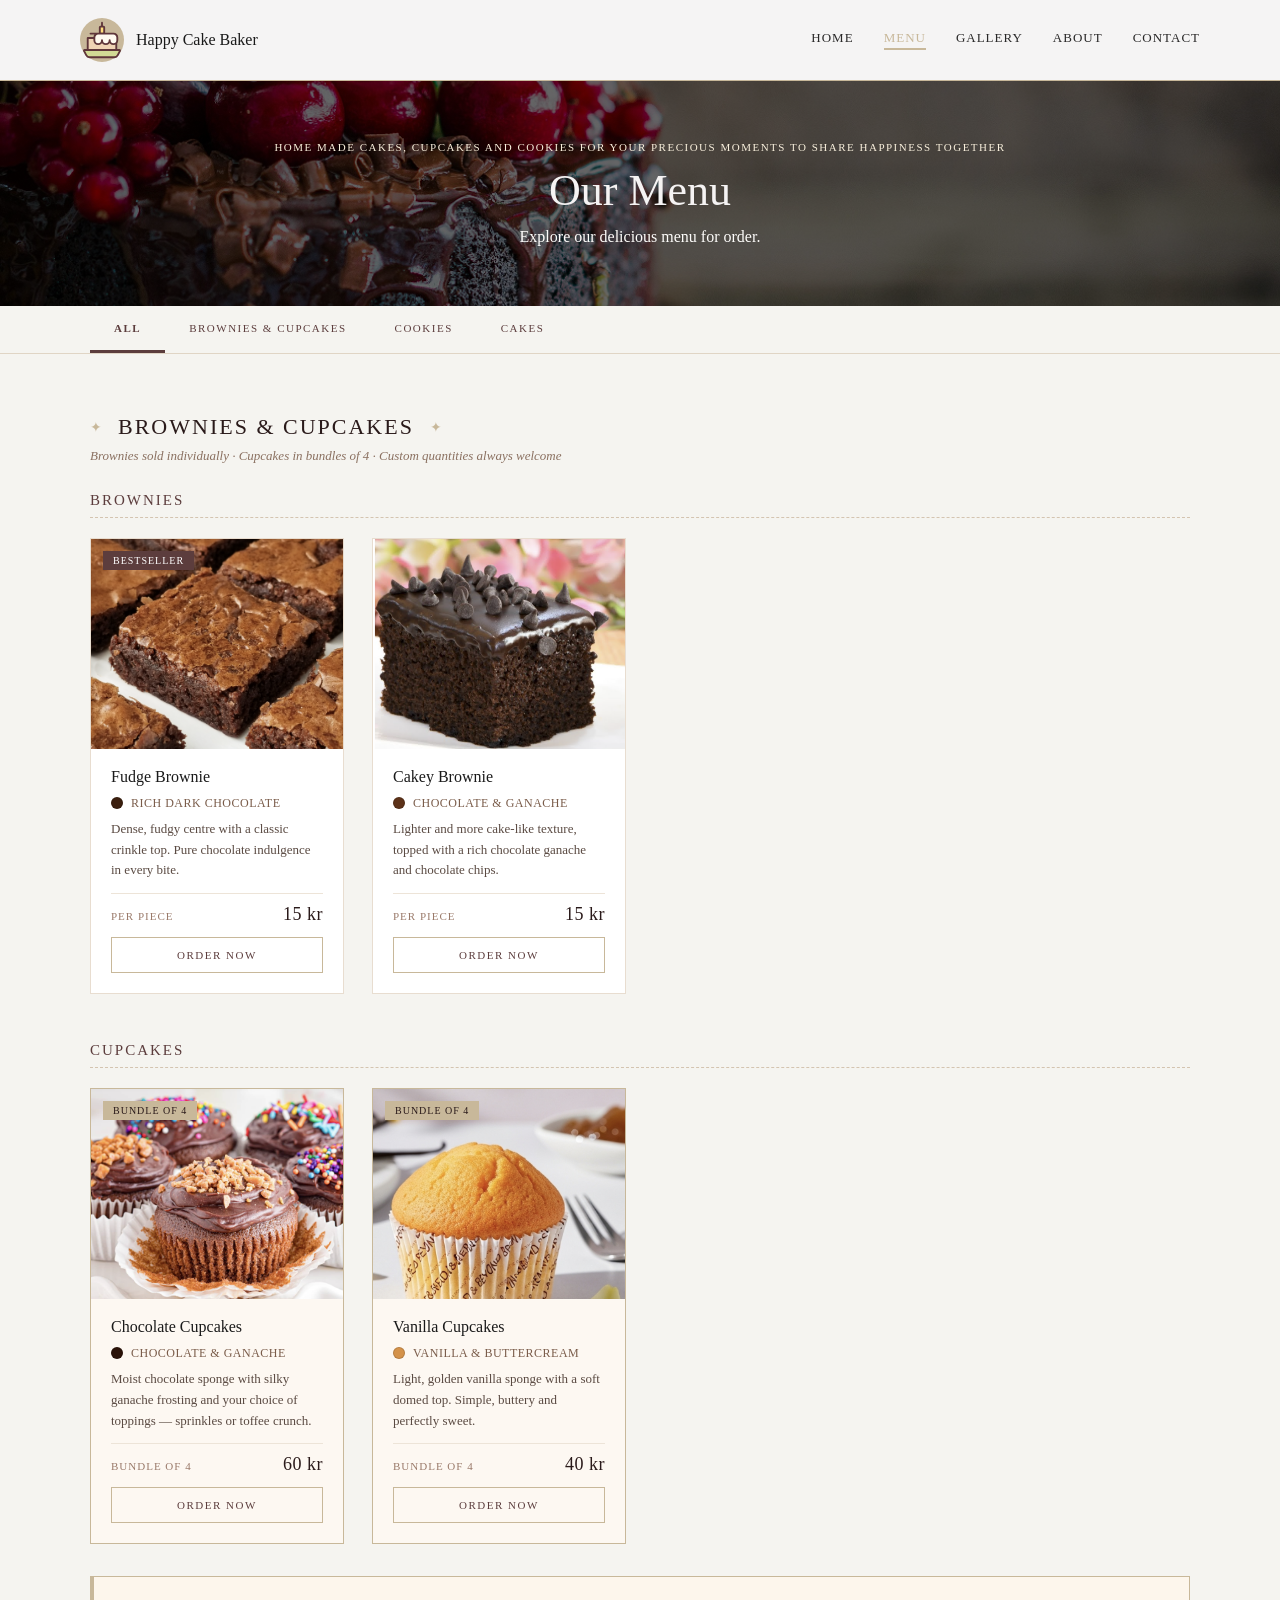
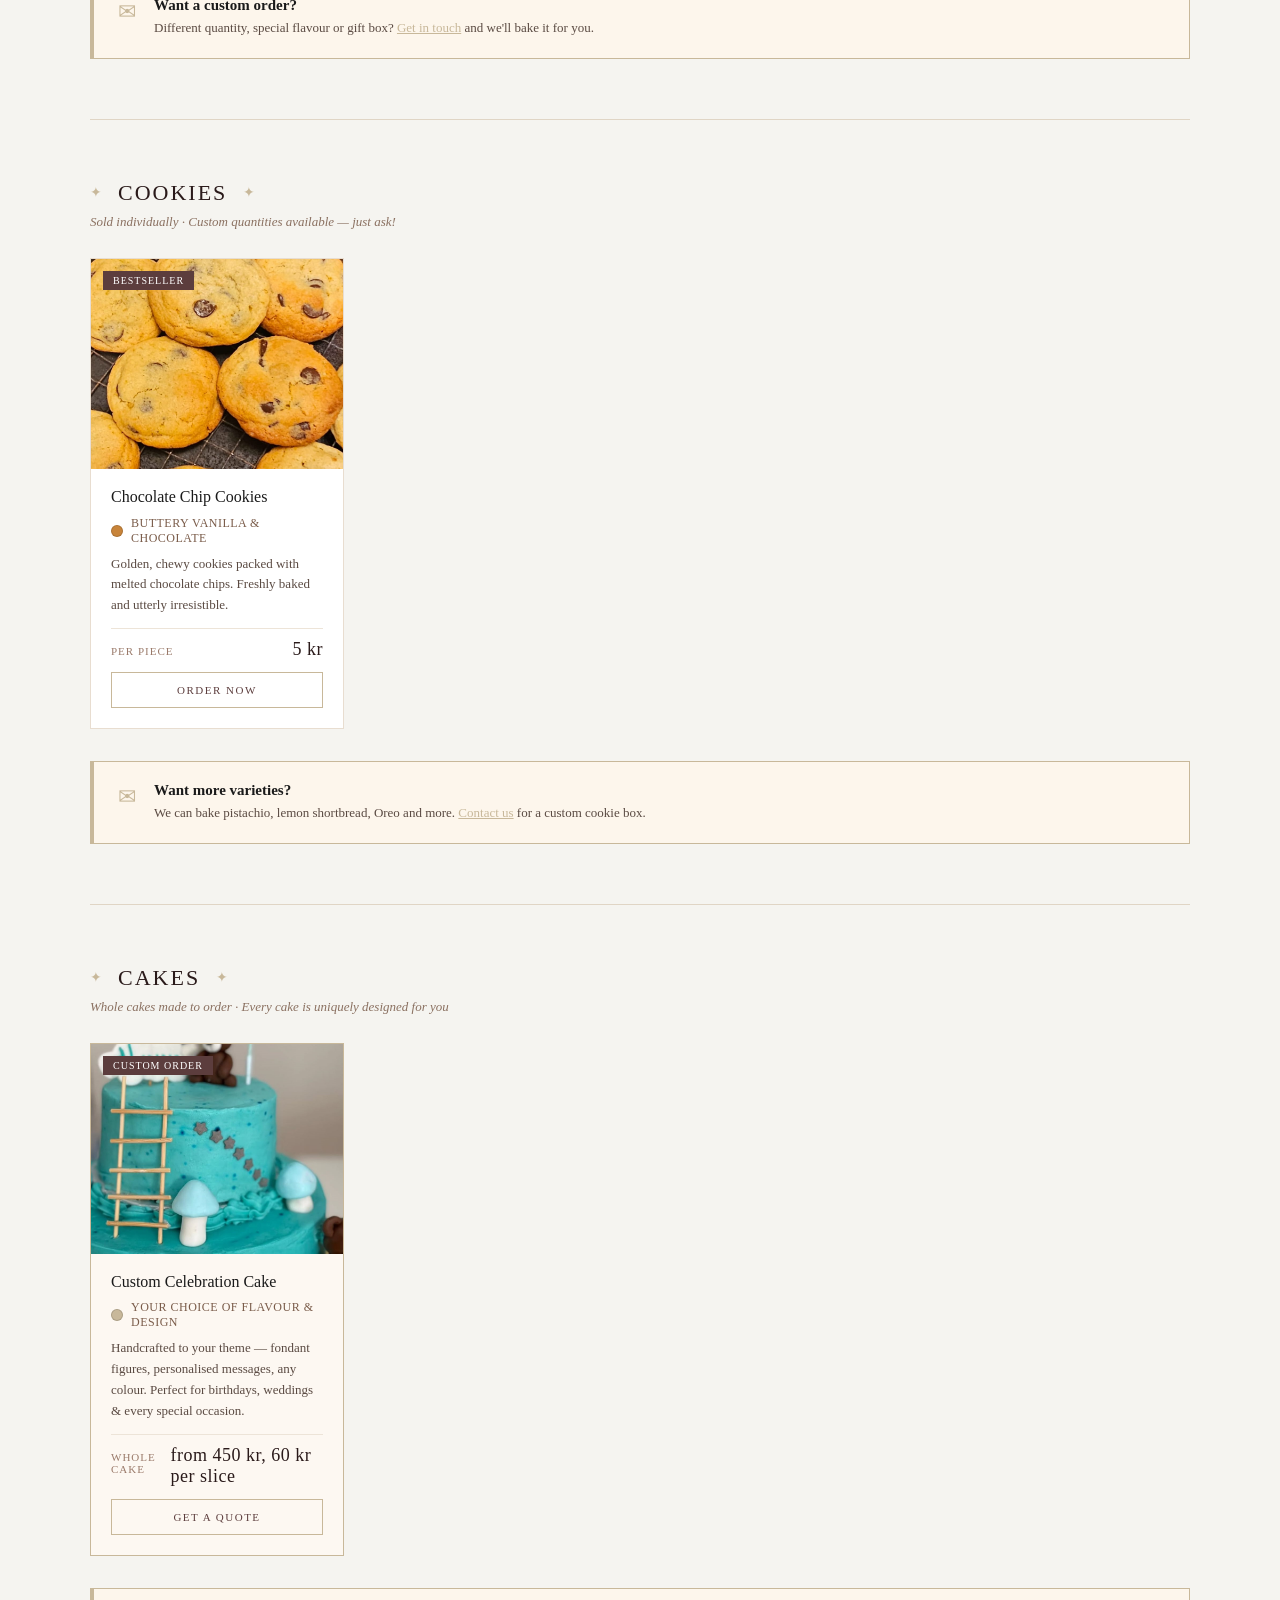
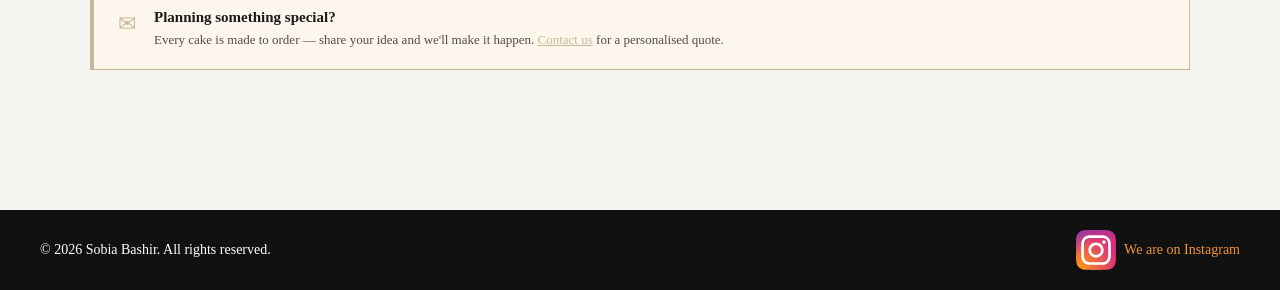
==== menu.html @ aaa32599 "added files to github Page" ====
<!DOCTYPE html>
<html lang="en">
<head>
  <meta charset="UTF-8" />
  <meta name="viewport" content="width=device-width, initial-scale=1.0" />
  <title>Happy Cake Baker – Menu</title>
  <link rel="stylesheet" href="stylesheetBake.css" />
  </head>
<body>

<!-- ------ HEADER ------>
<header class="site-header">
  <div class="nav-container">
    <div class="logo">
      <div class="logo-icon">
        <svg class="cake-icon" xmlns="http://www.w3.org/2000/svg" viewBox="0 0 64 64">
          <line x1="32" x2="32" y1="10.62" y2="4.42" fill="none" stroke="#5f363a" stroke-linecap="round" stroke-linejoin="round" stroke-width="3"></line>
          <path fill="#ffdd7d" stroke="#5f363a" stroke-linecap="round" stroke-linejoin="round" stroke-width="3" d="M29.5,10.62h5a1,1,0,0,1,1,1V21.79h-7V11.62A1,1,0,0,1,29.5,10.62Z"></path>
          <path fill="#efd3b4" stroke="#5f363a" stroke-linecap="round" stroke-linejoin="round" stroke-width="3" d="M9.16,28.74H54.84V49.8a4,4,0,0,1-4,4H13.16a4,4,0,0,1-4-4V28.74Z"></path>
          <path fill="#fffaf0" stroke="#5f363a" stroke-linecap="round" stroke-linejoin="round" stroke-width="3" d="M13.63,21.79H50.38a6.12,6.12,0,0,1,6.12,6.12v4.55a6.13,6.13,0,0,1-6.12,6.13 6.13,6.13,0,0,1-6.13-6.13 6.13,6.13,0,0,1-6.12,6.13 6.13,6.13,0,0,1-6.13-6.13 6.13,6.13,0,0,1-6.12,6.13 6.13,6.13,0,0,1-6.13-6.13V27.91a6.12,6.12,0,0,1,6.13-6.12Z"></path>
          <path fill="#d2da95" stroke="#5f363a" stroke-linecap="round" stroke-linejoin="round" stroke-width="3" d="M51.91,59.58H12.09a6,6,0,0,1-5.34-3.27L3.24,49.46A1,1,0,0,1,4.13,48H59.87a1,1,0,0,1,.89,1.45l-3.5,6.85A6,6,0,0,1,51.91,59.58Z"></path>
        </svg>
      </div>
      <div class="logo-text-wrapper">
        <span class="logo-text">Happy Cake Baker</span>
      </div>
    </div>
    <nav class="main-nav">
       <a href="index.html">Home</a>
       <a href="menu.html" class="nav-active">Menu</a>
       <a href="index.html#gallery">Gallery</a>
       <a href="index.html#about">About</a>
       <a href="index.html#contact">Contact</a>
    </nav>
   </div>
</header>

<!----------- HERO --------->
<section class="shop-hero">
  <div class="shop-hero-inner">
    <p class="shop-hero-sub">Home made cakes, cupcakes and cookies for your precious moments to share happiness together</p>
    <h1 class="shop-hero-title">Our Menu</h1>
    <p class="shop-hero-tagline">Explore our delicious menu for order.</p>
  </div>
</section>

<!------- FILTER ------->
<div class="filter-section">
  <input type="radio" name="filter" id="all" checked>
  <input type="radio" name="filter" id="treats">
  <input type="radio" name="filter" id="cookies">
  <input type="radio" name="filter" id="cakes">

  <div class="filter-bar-wrap">
    <div class="filter-bar">
      <label for="all"     class="filter-btn">All</label>
      <label for="treats"  class="filter-btn">Brownies &amp; Cupcakes</label>
      <label for="cookies" class="filter-btn">Cookies</label>
      <label for="cakes"   class="filter-btn">Cakes</label>
    </div>
  </div>

  <main class="shop-main">

    <!--------- BROWNIES & CUPCAKES ------------------>
    <div class="category-block treats-block">
      <div class="section-label">
        <span class="section-label-icon">✦</span>
        <span class="section-label-text">Brownies &amp; Cupcakes</span>
        <span class="section-label-icon">✦</span>
      </div>
      <p class="section-note">Brownies sold individually · Cupcakes in bundles of 4 · Custom quantities always welcome</p>

      <!--------- Brownies sub-heading --------------->
      <h2 class="sub-heading">Brownies</h2>
      <div class="product-grid">

        <!--------- Fudge Brownie ------>
        <div class="product-card">
          <div class="product-img-wrap">
            <img src="images/fudge.webp" alt="Fudge Brownie" class="product-img">
            <span class="product-badge">Bestseller</span>
          </div>
          <div class="product-info">
            <h3 class="product-name">Fudge Brownie</h3>
            <p class="product-taste">
              <span class="taste-dot" style="background:#3b1f0e;"></span>Rich Dark Chocolate
            </p>
            <p class="product-desc">Dense, fudgy centre with a classic crinkle top. Pure chocolate indulgence in every bite.</p>
            <div class="product-footer">
              <span class="product-qty">per piece</span>
              <span class="product-price">15 kr</span>
            </div>
            <a href="index.html#contact" class="order-btn">Order Now</a>
          </div>
        </div>

        <!-- Cakey Brownie -->
        <div class="product-card">
          <div class="product-img-wrap">
            <img src="images/cakybrowni.webp" alt="Cakey Brownie" class="product-img">
          </div>
          <div class="product-info">
            <h3 class="product-name">Cakey Brownie</h3>
            <p class="product-taste">
              <span class="taste-dot" style="background:#5c3118;"></span>Chocolate &amp; Ganache
            </p>
            <p class="product-desc">Lighter and more cake-like texture, topped with a rich chocolate ganache and chocolate chips.</p>
            <div class="product-footer">
              <span class="product-qty">per piece</span>
              <span class="product-price">15 kr</span>
            </div>
            <a href="index.html#contact" class="order-btn">Order Now</a>
          </div>
        </div>

      </div><!-- end of brownie grid -->

      <!-- Cupcakes sub-heading -->
      <h2 class="sub-heading" style="margin-top: 48px;">Cupcakes</h2>
      <div class="product-grid">

        <!-- Chocolate Cupcake -->
        <div class="product-card product-card--bundle">
          <div class="product-img-wrap">
            <img src="images/cupcakechocolate.webp" alt="Chocolate Cupcakes" class="product-img">
            <span class="product-badge badge--gold">Bundle of 4</span>
          </div>
          <div class="product-info">
            <h3 class="product-name">Chocolate Cupcakes</h3>
            <p class="product-taste">
              <span class="taste-dot" style="background:#2a1208;"></span>Chocolate &amp; Ganache
            </p>
            <p class="product-desc">Moist chocolate sponge with silky ganache frosting and your choice of toppings — sprinkles or toffee crunch.</p>
            <div class="product-footer">
              <span class="product-qty">bundle of 4</span>
              <span class="product-price">60 kr</span>
            </div>
            <a href="index.html#contact" class="order-btn">Order Now</a>
          </div>
        </div>

        <!-- Vanilla Cupcake -->
        <div class="product-card product-card--bundle">
          <div class="product-img-wrap">
            <img src="images/vanilacupcake.webp" alt="Vanilla Cupcakes" class="product-img">
            <span class="product-badge badge--gold">Bundle of 4</span>
          </div>
          <div class="product-info">
            <h3 class="product-name">Vanilla Cupcakes</h3>
            <p class="product-taste">
              <span class="taste-dot" style="background:#d4924a;"></span>Vanilla &amp; Buttercream
            </p>
            <p class="product-desc">Light, golden vanilla sponge with a soft domed top. Simple, buttery and perfectly sweet.</p>
            <div class="product-footer">
              <span class="product-qty">bundle of 4</span>
              <span class="product-price">40 kr</span>
            </div>
            <a href="index.html#contact" class="order-btn">Order Now</a>
          </div>
        </div>

      </div><!-- end of cupcake grid -->

      <div class="custom-order-banner">
        <span class="custom-icon">✉</span>
        <div>
          <strong>Want a custom order?</strong>
          <p>Different quantity, special flavour or gift box? <a href="index.html#contact">Get in touch</a> and we'll bake it for you.</p>
        </div>
      </div>
    </div><!-- end of treats-block -->


    <!--------- COOKIES----------->
    <div class="category-block cookie-block">
      <div class="section-label">
        <span class="section-label-icon">✦</span>
        <span class="section-label-text">Cookies</span>
        <span class="section-label-icon">✦</span>
      </div>
      <p class="section-note">Sold individually · Custom quantities available — just ask!</p>

      <div class="product-grid">

        <!-- Choc Chip Cookie -->
        <div class="product-card">
          <div class="product-img-wrap">
            <img src="images/chocochipcookies.webp" alt="Chocolate Chip Cookies" class="product-img">
            <span class="product-badge">Bestseller</span>
          </div>
          <div class="product-info">
            <h3 class="product-name">Chocolate Chip Cookies</h3>
            <p class="product-taste">
              <span class="taste-dot" style="background:#c8843a;"></span>Buttery Vanilla &amp; Chocolate
            </p>
            <p class="product-desc">Golden, chewy cookies packed with melted chocolate chips. Freshly baked and utterly irresistible.</p>
            <div class="product-footer">
              <span class="product-qty">per piece</span>
              <span class="product-price">5 kr</span>
            </div>
            <a href="index.html#contact" class="order-btn">Order Now</a>
          </div>
        </div>

      </div><!-- end of cookie grid -->

      <div class="custom-order-banner">
        <span class="custom-icon">✉</span>
        <div>
          <strong>Want more varieties?</strong>
          <p>We can bake pistachio, lemon shortbread, Oreo and more. <a href="index.html#contact">Contact us</a> for a custom cookie box.</p>
        </div>
      </div>
    </div><!-- end of cookie-block -->


    <!---------------CAKES---------------->
    <div class="category-block cake-block">
      <div class="section-label">
        <span class="section-label-icon">✦</span>
        <span class="section-label-text">Cakes</span>
        <span class="section-label-icon">✦</span>
      </div>
      <p class="section-note">Whole cakes made to order · Every cake is uniquely designed for you</p>

      <div class="product-grid">

        <!-- Custom Celebration Cake -->
        <div class="product-card product-card--bundle">
          <div class="product-img-wrap">
            <img src="images/customcake.webp" alt="Custom Celebration Cake" class="product-img">
            <span class="product-badge">Custom Order</span>
          </div>
          <div class="product-info">
            <h3 class="product-name">Custom Celebration Cake</h3>
            <p class="product-taste">
              <span class="taste-dot" style="background:#c8b89a;"></span>Your choice of flavour &amp; design
            </p>
            <p class="product-desc">Handcrafted to your theme — fondant figures, personalised messages, any colour. Perfect for birthdays, weddings &amp; every special occasion.</p>
            <div class="product-footer">
              <span class="product-qty">whole cake</span>
              <span class="product-price">from 450 kr, 60 kr per slice</span>
            </div>
            <a href="index.html#contact" class="order-btn">Get a Quote</a>
          </div>
        </div>

      </div><!-- end of cake grid -->

      <div class="custom-order-banner">
        <span class="custom-icon">✉</span>
        <div>
          <strong>Planning something special?</strong>
          <p>Every cake is made to order — share your idea and we'll make it happen. <a href="index.html#contact">Contact us</a> for a personalised quote.</p>
        </div>
      </div>
    </div><!-- end of cake-block -->

  </main>
</div><!-- end of filter-section -->

<!-- ══ FOOTER ══ -->
<footer class="BakerSiteFooter">
  <div class="footer-container">
    <p class="footer-copy">© 2026 Sobia Bashir. All rights reserved.</p>
    <div class="instagram-icon">
      <svg class="inst-icon" width="800px" height="800px" viewBox="0 0 3364.7 3364.7" xmlns="http://www.w3.org/2000/svg">
        <defs>
          <radialGradient id="ig0" cx="217.76" cy="3290.99" r="4271.92" gradientUnits="userSpaceOnUse">
            <stop offset=".09" stop-color="#fa8f21"/><stop offset=".78" stop-color="#d82d7e"/>
          </radialGradient>
          <radialGradient id="ig1" cx="2330.61" cy="3182.95" r="3759.33" gradientUnits="userSpaceOnUse">
            <stop offset=".64" stop-color="#8c3aaa" stop-opacity="0"/><stop offset="1" stop-color="#8c3aaa"/>
          </radialGradient>
        </defs>
        <path d="M853.2,3352.8c-200.1-9.1-308.8-42.4-381.1-70.6-95.8-37.3-164.1-81.7-236-153.5S119.7,2988.6,82.6,2892.8c-28.2-72.3-61.5-181-70.6-381.1C2,2295.4,0,2230.5,0,1682.5s2.2-612.8,11.9-829.3C21,653.1,54.5,544.6,82.5,472.1,119.8,376.3,164.3,308,236,236c71.8-71.8,140.1-116.4,236-153.5C544.3,54.3,653,21,853.1,11.9,1069.5,2,1134.5,0,1682.3,0c548,0,612.8,2.2,829.3,11.9,200.1,9.1,308.6,42.6,381.1,70.6,95.8,37.1,164.1,81.7,236,153.5s116.2,140.2,153.5,236c28.2,72.3,61.5,181,70.6,381.1,9.9,216.5,11.9,281.3,11.9,829.3,0,547.8-2,612.8-11.9,829.3-9.1,200.1-42.6,308.8-70.6,381.1-37.3,95.8-81.7,164.1-153.5,235.9s-140.2,116.2-236,153.5c-72.3,28.2-181,61.5-381.1,70.6-216.3,9.9-281.3,11.9-829.3,11.9-547.8,0-612.8-1.9-829.1-11.9" fill="url(#ig0)"/>
        <path d="M853.2,3352.8c-200.1-9.1-308.8-42.4-381.1-70.6-95.8-37.3-164.1-81.7-236-153.5S119.7,2988.6,82.6,2892.8c-28.2-72.3-61.5-181-70.6-381.1C2,2295.4,0,2230.5,0,1682.5s2.2-612.8,11.9-829.3C21,653.1,54.5,544.6,82.5,472.1,119.8,376.3,164.3,308,236,236c71.8-71.8,140.1-116.4,236-153.5C544.3,54.3,653,21,853.1,11.9,1069.5,2,1134.5,0,1682.3,0c548,0,612.8,2.2,829.3,11.9,200.1,9.1,308.6,42.6,381.1,70.6,95.8,37.1,164.1,81.7,236,153.5s116.2,140.2,153.5,236c28.2,72.3,61.5,181,70.6,381.1,9.9,216.5,11.9,281.3,11.9,829.3,0,547.8-2,612.8-11.9,829.3-9.1,200.1-42.6,308.8-70.6,381.1-37.3,95.8-81.7,164.1-153.5,235.9s-140.2,116.2-236,153.5c-72.3,28.2-181,61.5-381.1,70.6-216.3,9.9-281.3,11.9-829.3,11.9-547.8,0-612.8-1.9-829.1-11.9" fill="url(#ig1)"/>
        <path d="M1269.25,1689.52c0-230.11,186.49-416.7,416.6-416.7s416.7,186.59,416.7,416.7-186.59,416.7-416.7,416.7-416.6-186.59-416.6-416.7m-225.26,0c0,354.5,287.36,641.86,641.86,641.86s641.86-287.36,641.86-641.86-287.36-641.86-641.86-641.86S1044,1335,1044,1689.52m1159.13-667.31a150,150,0,1,0,150.06-149.94h-0.06a150.07,150.07,0,0,0-150,149.94M1180.85,2707c-121.87-5.55-188.11-25.85-232.13-43-58.36-22.72-100-49.78-143.78-93.5s-70.88-85.32-93.5-143.68c-17.16-44-37.46-110.26-43-232.13-6.06-131.76-7.27-171.34-7.27-505.15s1.31-373.28,7.27-505.15c5.55-121.87,26-188,43-232.13,22.72-58.36,49.78-100,93.5-143.78s85.32-70.88,143.78-93.5c44-17.16,110.26-37.46,232.13-43,131.76-6.06,171.34-7.27,505-7.27S2059.13,666,2191,672c121.87,5.55,188,26,232.13,43,58.36,22.62,100,49.78,143.78,93.5s70.78,85.42,93.5,143.78c17.16,44,37.46,110.26,43,232.13,6.06,131.87,7.27,171.34,7.27,505.15s-1.21,373.28-7.27,505.15c-5.55,121.87-25.95,188.11-43,232.13-22.72,58.36-49.78,100-93.5,143.68s-85.42,70.78-143.78,93.5c-44,17.16-110.26,37.46-232.13,43-131.76,6.06-171.34,7.27-505.15,7.27s-373.28-1.21-505-7.27M1170.5,447.09c-133.07,6.06-224,27.16-303.41,58.06-82.19,31.91-151.86,74.72-221.43,144.18S533.39,788.47,501.48,870.76c-30.9,79.46-52,170.34-58.06,303.41-6.16,133.28-7.57,175.89-7.57,515.35s1.41,382.07,7.57,515.35c6.06,133.08,27.16,223.95,58.06,303.41,31.91,82.19,74.62,152,144.18,221.43s139.14,112.18,221.43,144.18c79.56,30.9,170.34,52,303.41,58.06,133.35,6.06,175.89,7.57,515.35,7.57s382.07-1.41,515.35-7.57c133.08-6.06,223.95-27.16,303.41-58.06,82.19-32,151.86-74.72,221.43-144.18s112.18-139.24,144.18-221.43c30.9-79.46,52.1-170.34,58.06-303.41,6.06-133.38,7.47-175.89,7.47-515.35s-1.41-382.07-7.47-515.35c-6.06-133.08-27.16-224-58.06-303.41-32-82.19-74.72-151.86-144.18-221.43S2586.8,537.06,2504.71,505.15c-79.56-30.9-170.44-52.1-303.41-58.06C2068,441,2025.41,439.52,1686,439.52s-382.1,1.41-515.45,7.57" fill="#ffffff"/>
      </svg>
      <a href="https://www.instagram.com/happy.cakebaker" target="_blank">We are on Instagram</a>
    </div>
  </div>
</footer>

</body>
</html>
---- stylesheetBake.css ----
/* General */
body {
  background-color: #f5f4f0;
  color: #1a1a1a;
  font-family: Georgia, serif;
  font-size: 16px;
  margin: 0;
  padding: 0;
}

a {
  text-decoration: none;
  color: #1a1a1a;
}

/* Header */
.site-header {
  background-color: rgb(245, 244, 244);
  border-bottom: 1px solid #c8b89a;
  padding: 18px 80px;
}

.nav-container {
  display: flex;
  align-items: center;
  justify-content: space-between;
}

.logo {
  display: flex;
  align-items: center;
  gap: 12px;
}
.logo-text-wrapper {
  overflow: hidden;
  width: 150px; /* adjust as needed */
}
.logo-text {
  display: inline-block;
  white-space: nowrap;
  animation: moveText 12s linear infinite;
}
@keyframes moveText {
  0% {
    transform: translateX(100%);
  }
  100% {
    transform: translateX(-100%);
  }
}

.logo-icon {
  width: 44px;
  height: 44px;
  border-radius: 50%;
  background-color: #c8b89a;
  display: flex;
  align-items: center;
  justify-content: center;
  font-size: 20px;
}
.logo-icon :hover {
  transform: scale(1.1) rotate(3deg);
  transition: 0.3s;
}

.cake-icon {
  width: 40px;
  animation: bounce 2s infinite;
}
@keyframes bounce {
  0%, 100% { transform: translateY(0); }
  50% { transform: translateY(-5px); }
}

.main-nav {
  display: flex;
  gap: 30px;
}

.main-nav a {
  font-size: 13px;
  color: #292828;
  text-transform: uppercase;
  letter-spacing: 1px;
}

.main-nav a:hover {
  color: #c8b89a;
}

.hero {
  position: relative;
  display: flex;
  align-items: center;
  justify-content: flex-end;
  text-align: right;

  min-height: 480px;
  padding: 80px;

  background: url("images/wallcake.jpg") center/cover no-repeat;
  color: white;
}

/* Optional overlay for better text visibility */
.hero::before {
  content: "";
  position: absolute;
  inset: 0;
  background: rgba(0, 0, 0, 0.5);
  z-index: 0;
}

/*It make sure all the content stays above overlay */
.hero-content {
  position: relative;
  z-index: 1;
  display: flex;
  flex-direction: column;
  align-items: flex-end;
  max-width: 600px;
}

.hero h1 {
  color:  #ffffff;
}

.hero-tagline {
  color: #eee;
}

.hero-welcome {
  color: #c8b89a;
}

.hero-buttons {
  display: flex;
  gap: 16px;
}

.btn-primary {
  display: inline-block;
  padding: 13px 36px;
  background-color: #5c3d3d;
  color: #ffffff;
  font-size: 14px;
  letter-spacing: 1px;
  transition: background-color 0.3s ease, color 0.3s ease;
  border: 1px solid #5c3d3d;
}

.btn-primary:hover {
  background-color: #c8b89a;
  color: #ffffff;
  border-color: #c8b89a;
}

/* footer */
.BakerSiteFooter {
  background-color: #111;
  color: #fff;
  padding: 20px 0;
}

.footer-container {
  max-width: 1200px;
  margin: 0 auto;
  display: flex;
  align-items: center;
  justify-content: space-between;
  gap: 16px;
  padding: 0 20px;
}

.footer-copy {
  font-size: 14px;
  margin: 0;          
  white-space: nowrap;
}

.instagram-icon {
  display: flex;
  align-items: center;
  gap: 8px;
  margin: 0;          
}

.inst-icon {
  width: 40px;
  height: 40px;
  cursor: pointer;
  transition: transform 0.3s ease;
  display: block;    
}

.inst-icon:hover {
  transform: scale(1.1);
}

.instagram-icon a {
  color: #f09433;
  text-decoration: none;
  font-size: 14px;
  margin: 0;          
}

.instagram-icon a:hover {
  text-decoration: underline;
}

/* ── Shared heading helpers ── */
.section-tag {
  display: inline-block;
  font-size: 11px;
  letter-spacing: 2px;
  text-transform: uppercase;
  color: #c8b89a;
  margin-bottom: 10px;
  font-family: Georgia, serif;
}
 
.section-header {
  text-align: center;
  max-width: 560px;
  margin: 0 auto 48px;
}
.section-header h2 {
  font-family: Georgia, serif;
  font-size: 32px;
  font-weight: normal;
  color: #1a1a1a;
  margin: 0 0 12px;
}
.section-sub {
  font-size: 15px;
  color: #7a6a5a;
  margin: 0;
  line-height: 1.6;
}
 
/* ══════════════════════════════════
   PILLARS — three value props
══════════════════════════════════ */
.pillars-section {
  background-color: #ffffff;
  border-top: 1px solid #e8ddd0;
  border-bottom: 1px solid #e8ddd0;
  padding: 64px 80px;
}
.pillars-inner {
  max-width: 1000px;
  margin: 0 auto;
  display: grid;
  grid-template-columns: repeat(3, 1fr);
  gap: 48px;
}
.pillar {
  text-align: center;
}
.pillar-icon {
  font-size: 20px;
  color: #c8b89a;
  margin-bottom: 16px;
}
.pillar h3 {
  font-family: Georgia, serif;
  font-size: 17px;
  font-weight: normal;
  color: #1a1a1a;
  margin: 0 0 10px;
  letter-spacing: 0.5px;
}
.pillar p {
  font-size: 14px;
  color: #6a5a4a;
  line-height: 1.7;
  margin: 0;
}
 
/* ══════════════════════════════════
   GALLERY
══════════════════════════════════ */
.gallery-section {
  background-color: #f5f4f0;
  padding: 80px 80px 64px;
}
 
.gallery-grid {
  max-width: 1100px;
  margin: 0 auto 40px;
  display: grid;
  grid-template-columns: repeat(3, 1fr);
  grid-template-rows: auto auto;
  gap: 14px;
}
 
/* First item spans 2 rows — taller feature image */
.gallery-item--tall {
  grid-row: span 2;
}
 
.gallery-item {
  position: relative;
  overflow: hidden;
  background-color: #e0d5c5;
}
.gallery-item--tall {
  min-height: 420px;
}
.gallery-item:not(.gallery-item--tall) {
  height: 200px;
}
 
.gallery-img {
  width: 100%;
  height: 100%;
  object-fit: cover;
  display: block;
  transition: transform 0.4s ease;
}
.gallery-item:hover .gallery-img {
  transform: scale(1.06);
}
 
.gallery-overlay {
  position: absolute;
  inset: 0;
  background: rgba(26, 10, 4, 0.45);
  display: flex;
  align-items: flex-end;
  padding: 16px 18px;
  opacity: 0;
  transition: opacity 0.3s ease;
}
.gallery-item:hover .gallery-overlay {
  opacity: 1;
}
.gallery-overlay span {
  color: #f5f0e8;
  font-family: Georgia, serif;
  font-size: 13px;
  letter-spacing: 1px;
  text-transform: uppercase;
}
 
.gallery-cta {
  text-align: center;
}
 
/* ══════════════════════════════════
   ABOUT
══════════════════════════════════ */
.about-section {
  background-color: #ffffff;
  padding: 90px 80px;
  border-top: 1px solid #e8ddd0;
}
.about-inner {
  max-width: 1060px;
  margin: 0 auto;
  display: grid;
  grid-template-columns: 1fr 1fr;
  gap: 72px;
  align-items: center;
}
 
/* Image side */
.about-img-wrap {
  position: relative;
}
.about-img {
  width: 100%;
  aspect-ratio: 4 / 5;
  object-fit: cover;
  display: block;
}
.about-img-badge {
  position: absolute;
  bottom: -20px;
  right: -20px;
  width: 100px;
  height: 100px;
  border-radius: 50%;
  background-color: #c8b89a;
  display: flex;
  flex-direction: column;
  align-items: center;
  justify-content: center;
  border: 4px solid #ffffff;
}
.badge-number {
  font-family: Georgia, serif;
  font-size: 20px;
  color: #2a1a1a;
  line-height: 1;
}
.badge-label {
  font-size: 9px;
  text-transform: uppercase;
  letter-spacing: 1px;
  color: #2a1a1a;
  margin-top: 3px;
}
 
/* Text side */
.about-text .section-tag {
  display: block;
  margin-bottom: 8px;
}
.about-text h2 {
  font-family: Georgia, serif;
  font-size: 34px;
  font-weight: normal;
  color: #1a1a1a;
  margin: 0 0 20px;
}
.about-lead {
  font-size: 16px;
  color: #3a2a20;
  line-height: 1.7;
  margin: 0 0 16px;
  font-style: italic;
}
.about-text p {
  font-size: 14px;
  color: #5a4a42;
  line-height: 1.8;
  margin: 0 0 14px;
}
 
/* Value list */
.about-values {
  margin-top: 28px;
  display: flex;
  flex-direction: column;
  gap: 18px;
}
.about-value {
  display: flex;
  align-items: flex-start;
  gap: 14px;
}
.value-dot {
  width: 10px;
  height: 10px;
  border-radius: 50%;
  background-color: #c8b89a;
  flex-shrink: 0;
  margin-top: 5px;
}
.about-value strong {
  display: block;
  font-family: Georgia, serif;
  font-size: 14px;
  color: #1a1a1a;
  margin-bottom: 2px;
  font-weight: normal;
  letter-spacing: 0.3px;
}
.about-value p {
  font-size: 13px;
  color: #6a5a50;
  line-height: 1.6;
  margin: 0;
}
 
/* ══════════════════════════════════
   CONTACT
══════════════════════════════════ */
.contact-section {
  background-color: #f5f4f0;
  padding: 90px 80px;
  border-top: 1px solid #e8ddd0;
}
.contact-inner {
  max-width: 1060px;
  margin: 0 auto;
  display: grid;
  grid-template-columns: 1fr 1fr;
  gap: 72px;
  align-items: start;
}
 
/* Info side */
.contact-info .section-tag {
  display: block;
  margin-bottom: 8px;
}
.contact-info h2 {
  font-family: Georgia, serif;
  font-size: 30px;
  font-weight: normal;
  color: #1a1a1a;
  margin: 0 0 16px;
  line-height: 1.3;
}
.contact-lead {
  font-size: 14px;
  color: #5a4a42;
  line-height: 1.8;
  margin: 0 0 36px;
}
.contact-methods {
  display: flex;
  flex-direction: column;
  gap: 22px;
}
.contact-method {
  display: flex;
  align-items: flex-start;
  gap: 14px;
}
.contact-icon {
  display: flex;
  align-items: flex-start;
  flex-shrink: 0;
  margin-top: 2px;
  width: 32px;
  height: 32px;
}

/* PNG icons — instagram & pin */
.method-icon-img {
  width: 32px;
  height: 32px;
  object-fit: contain;
  display: block;
}

/* SVG icon — order lead time */
.method-icon-svg {
  width: 32px;
  height: 32px;
  fill: #c8b89a;
  display: block;
  flex-shrink: 0;
}
.contact-method strong {
  display: block;
  font-family: Georgia, serif;
  font-size: 14px;
  color: #1a1a1a;
  font-weight: normal;
  margin-bottom: 2px;
}
.contact-method p {
  font-size: 13px;
  color: #6a5a50;
  margin: 0;
  line-height: 1.5;
}
.contact-method a {
  color: #c8b89a;
  text-decoration: underline;
}
.contact-method a:hover {
  color: #5c3d3d;
}
 
/* Form side */
.contact-form-wrap {
  background-color: #ffffff;
  border: 1px solid #e8ddd0;
  padding: 36px 32px;
}
.contact-form {
  display: flex;
  flex-direction: column;
  gap: 20px;
}
.form-group {
  display: flex;
  flex-direction: column;
  gap: 6px;
}
.form-group label {
  font-size: 11px;
  text-transform: uppercase;
  letter-spacing: 1.2px;
  color: #5c3d3d;
  font-family: Georgia, serif;
}
.form-group input,
.form-group select,
.form-group textarea {
  width: 100%;
  padding: 10px 12px;
  border: 1px solid #d8ccc0;
  background-color: #fdf9f5;
  font-family: Georgia, serif;
  font-size: 14px;
  color: #1a1a1a;
  outline: none;
  transition: border-color 0.2s ease;
  box-sizing: border-box;
  border-radius: 0;
  appearance: none;
  -webkit-appearance: none;
}
.form-group input:focus,
.form-group select:focus,
.form-group textarea:focus {
  border-color: #c8b89a;
  background-color: #ffffff;
}
.form-group input::placeholder,
.form-group textarea::placeholder {
  color: #b0a090;
}
.form-group textarea {
  resize: vertical;
  min-height: 110px;
}
 
.submit-btn {
  display: block;
  width: 100%;
  padding: 13px;
  background-color: #5c3d3d;
  color: #ffffff;
  border: none;
  font-family: Georgia, serif;
  font-size: 12px;
  letter-spacing: 2px;
  text-transform: uppercase;
  cursor: pointer;
  transition: background-color 0.25s ease;
}
.submit-btn:hover {
  background-color: #c8b89a;
  color: #1a1a1a;
}
.whatsapp-btn {
  display: flex;
  align-items: center;
  justify-content: center;
  gap: 10px;
  width: 100%;
  padding: 13px 20px;
  background-color: #25D366;
  color: #ffffff;
  font-family: Georgia, serif;
  font-size: 12px;
  letter-spacing: 2px;
  text-transform: uppercase;
  text-decoration: none;
  margin-top: 12px;
  transition: background-color 0.25s ease;
  box-sizing: border-box;
  line-height: 1;
}

.whatsapp-btn svg {
  width: 20px;
  height: 20px;
  flex-shrink: 0;
  fill: #ffffff;
}
.whatsapp-btn:hover {
  background-color: #1ebe57;
  color: #ffffff;
}
.or-divider {
  text-align: center;
  margin: 16px 0 4px;
  position: relative;
  color: #9a7a6a;
  font-size: 12px;
}
.or-divider::before,
.or-divider::after {
  content: "";
  position: absolute;
  top: 50%;
  width: 44%;
  height: 1px;
  background-color: #e8ddd0;
}
.or-divider::before { left: 0; }
.or-divider::after  { right: 0; }
.whatsapp-template {
  margin-top: 16px;
  background-color: #f5f4f0;
  border: 1px solid #e8ddd0;
  padding: 14px 16px;
}
.template-label {
  font-size: 11px;
  color: #9a7a6a;
  text-transform: uppercase;
  letter-spacing: 1px;
  margin: 0 0 8px;
}
.whatsapp-template pre {
  font-family: Georgia, serif;
  font-size: 12px;
  color: #5a4a42;
  margin: 0;
  white-space: pre-wrap;
  line-height: 1.7;
}
.whatsapp-intro {
  font-size: 13px;
  color: #5a4a42;
  margin: 0 0 20px;
  line-height: 1.6;
}

/* ── Google Map ── */
.map-wrap {
  margin-top: 24px;
  overflow: hidden;
  border: 1px solid #e8ddd0;
  line-height: 0;        /* removes gap under iframe */
}
.map-wrap iframe {
  display: block;
  width: 100%;
}


/* ═══════════════════════════════════════════
   MENU PAGE — menu.css
   Theme: warm beige / #c8b89a gold / Georgia
═══════════════════════════════════════════ */

.nav-active {
  color: #c8b89a !important;
  border-bottom: 2px solid #c8b89a;
  padding-bottom: 2px;
}

/* ── Hero ── */
.shop-hero {
  background-color: #1a1a1a;
  background-image: linear-gradient(rgba(0,0,0,0.6), rgba(0,0,0,0.6)), url(images/wallcake.jpg);
  background-size: cover;
  background-position: center;
  padding: 60px 80px;
  text-align: center;
  color: #fff;
}
.shop-hero-sub {
  font-size: 11px;
  letter-spacing: 1.5px;
  text-transform: uppercase;
  color: #f9f0dd;
  margin: 0 0 12px;
}
.shop-hero-title {
  font-family: Georgia, serif;
  font-size: 44px;
  font-weight: normal;
  margin: 0 0 12px;
  color: #f5f3f3;
}
.shop-hero-tagline {
  font-size: 16px;
  color: #fefdfb;
  margin: 0;
}

/* ══════════════════════════════════════════
   CSS-ONLY FILTER
══════════════════════════════════════════ */
.filter-section input[type="radio"] {
  display: none;
}

.filter-bar-wrap {
  background-color: #f5f4f0;
  border-bottom: 1px solid #e0d5c5;
  position: sticky;
  top: 0;
  z-index: 10;
}
.filter-bar {
  display: flex;
  max-width: 1100px;
  margin: 0 auto;
  padding: 0 40px;
}

.filter-btn {
  display: inline-block;
  padding: 16px 24px;
  font-size: 11px;
  font-family: Georgia, serif;
  letter-spacing: 1.5px;
  text-transform: uppercase;
  color: #5c3d3d;
  cursor: pointer;
  border-bottom: 3px solid transparent;
  transition: color 0.2s, border-color 0.2s;
  user-select: none;
  white-space: nowrap;
}
.filter-btn:hover {
  color: #c8b89a;
  border-bottom-color: #c8b89a;
}

/* Active tab highlight */
#all:checked     ~ .filter-bar-wrap .filter-bar label[for="all"],
#treats:checked  ~ .filter-bar-wrap .filter-bar label[for="treats"],
#cookies:checked ~ .filter-bar-wrap .filter-bar label[for="cookies"],
#cakes:checked   ~ .filter-bar-wrap .filter-bar label[for="cakes"] {
  color: #5c3d3d;
  border-bottom-color: #5c3d3d;
  font-weight: bold;
}

/* Category visibility */
.category-block { display: block; }

#treats:checked  ~ .shop-main .cookie-block,
#treats:checked  ~ .shop-main .cake-block   { display: none; }

#cookies:checked ~ .shop-main .treats-block,
#cookies:checked ~ .shop-main .cake-block   { display: none; }

#cakes:checked   ~ .shop-main .treats-block,
#cakes:checked   ~ .shop-main .cookie-block { display: none; }

#all:checked ~ .shop-main .category-block  { display: block; }

/* ── Shop Main ── */
.shop-main {
  max-width: 1100px;
  margin: 0 auto;
  padding: 60px 40px 80px;
}

/* ── Section label ── */
.section-label {
  display: flex;
  align-items: center;
  gap: 16px;
  margin-bottom: 8px;
}
.section-label-text {
  font-family: Georgia, serif;
  font-size: 22px;
  font-weight: normal;
  letter-spacing: 2px;
  text-transform: uppercase;
  color: #2a1a1a;
}
.section-label-icon {
  color: #c8b89a;
  font-size: 14px;
}

/* ── Sub-heading inside merged block ── */
.sub-heading {
  font-family: Georgia, serif;
  font-size: 15px;
  font-weight: normal;
  letter-spacing: 2px;
  text-transform: uppercase;
  color: #5c3d3d;
  margin: 0 0 20px;
  padding-bottom: 8px;
  border-bottom: 1px dashed #d4c4b0;
}

.section-note {
  font-size: 13px;
  color: #8a7060;
  margin: 0 0 28px;
  font-style: italic;
}

/* ── Category block ── */
.category-block {
  padding-bottom: 60px;
  border-bottom: 1px solid #e0d5c5;
  margin-bottom: 60px;
}
.category-block:last-child {
  border-bottom: none;
  margin-bottom: 0;
}

/* ══════════════════════════════════════════
   PRODUCT GRID & CARDS
══════════════════════════════════════════ */
.product-grid {
  display: grid;
  grid-template-columns: repeat(auto-fill, minmax(240px, 1fr));
  gap: 28px;
  margin-bottom: 32px;
}

.product-card {
  background-color: #ffffff;
  border: 1px solid #e8ddd0;
  display: flex;
  flex-direction: column;
  overflow: hidden;
  transition: box-shadow 0.25s ease, transform 0.25s ease;
}
.product-card:hover {
  box-shadow: 0 8px 32px rgba(92, 61, 45, 0.14);
  transform: translateY(-4px);
}
.product-card--bundle {
  background-color: #fdf8f2;
  border-color: #c8b89a;
}

/* ── Product image ── */
.product-img-wrap {
  position: relative;
  overflow: hidden;
  height: 210px;           /* fixed height so all cards align */
}

.product-img {
  width: 100%;
  height: 100%;
  object-fit: cover;
  display: block;
  transition: transform 0.4s ease;
}
.product-card:hover .product-img {
  transform: scale(1.06);
}

/* ── Badge ── */
.product-badge {
  position: absolute;
  top: 12px;
  left: 12px;
  background-color: #5c3d3d;
  color: #fff;
  font-size: 10px;
  letter-spacing: 1px;
  text-transform: uppercase;
  padding: 4px 10px;
  font-family: Georgia, serif;
}
.badge--gold {
  background-color: #c8b89a;
  color: #2a1a1a;
}

/* ── Product info ── */
.product-info {
  padding: 18px 20px 20px;
  display: flex;
  flex-direction: column;
  flex: 1;
  gap: 8px;
}
.product-name {
  font-family: Georgia, serif;
  font-size: 16px;
  font-weight: normal;
  color: #1a1a1a;
  margin: 0;
  line-height: 1.3;
}
.product-taste {
  display: flex;
  align-items: center;
  gap: 8px;
  margin: 0;
  font-size: 12px;
  color: #7a5c4a;
  letter-spacing: 0.5px;
  text-transform: uppercase;
}
.taste-dot {
  width: 10px;
  height: 10px;
  border-radius: 50%;
  flex-shrink: 0;
  border: 1px solid rgba(0,0,0,0.15);
}
.product-desc {
  font-size: 13px;
  color: #5a4a42;
  line-height: 1.6;
  margin: 0;
  flex: 1;
}
.product-footer {
  display: flex;
  align-items: baseline;
  justify-content: space-between;
  border-top: 1px solid #ede4d8;
  padding-top: 10px;
  margin-top: 4px;
}
.product-qty {
  font-size: 11px;
  text-transform: uppercase;
  letter-spacing: 1px;
  color: #9a7a6a;
}
.product-price {
  font-family: Georgia, serif;
  font-size: 18px;
  color: #2a1a1a;
  letter-spacing: 0.5px;
}

/* ── Order button ── */
.order-btn {
  display: block;
  text-align: center;
  padding: 11px;
  background-color: transparent;
  border: 1px solid #c8b89a;
  color: #5c3d3d;
  font-size: 11px;
  letter-spacing: 1.5px;
  text-transform: uppercase;
  font-family: Georgia, serif;
  margin-top: 4px;
  transition: background-color 0.25s ease, color 0.25s ease, border-color 0.25s ease;
}
.order-btn:hover {
  background-color: #5c3d3d;
  color: #fff;
  border-color: #5c3d3d;
}

/* ── Custom order banner ── */
.custom-order-banner {
  margin-top: 20px;
  background-color: #fdf6ec;
  border: 1px solid #c8b89a;
  border-left: 4px solid #c8b89a;
  border-radius: 0;
  padding: 20px 24px;
  display: flex;
  align-items: flex-start;
  gap: 18px;
}
.custom-icon {
  font-size: 22px;
  color: #c8b89a;
  flex-shrink: 0;
  margin-top: 2px;
}
.custom-order-banner strong {
  display: block;
  font-family: Georgia, serif;
  font-size: 15px;
  color: #1a1a1a;
  margin-bottom: 4px;
}
.custom-order-banner p {
  margin: 0;
  font-size: 13px;
  color: #5a4a42;
  line-height: 1.5;
}
.custom-order-banner a {
  color: #c8b89a;
  text-decoration: underline;
}
.custom-order-banner a:hover {
  color: #5c3d3d;
}
/* ══════════════════════════════════
   LIGHTBOX — CSS only (:target)
══════════════════════════════════ */
.lightbox {
  display: none;
  position: fixed;
  inset: 0;
  background: rgba(0, 0, 0, 0.85);
  z-index: 1000;
  align-items: center;
  justify-content: center;
  padding: 20px;
}

/* Show when targeted */
.lightbox:target {
  display: flex;
}

.lb-card {
  background: #ffffff;
  max-width: 520px;
  width: 100%;
  overflow: hidden;
  position: relative;
  animation: lb-in 0.3s ease;
}

@keyframes lb-in {
  from { opacity: 0; transform: scale(0.93); }
  to   { opacity: 1; transform: scale(1); }
}

.lb-card img {
  width: 100%;
  max-height: 420px;
  object-fit: cover;
  display: block;
}

.lb-info {
  padding: 20px 24px 24px;
}

.lb-info h3 {
  font-family: Georgia, serif;
  font-size: 18px;
  font-weight: normal;
  color: #1a1a1a;
  margin: 0 0 8px;
}

.lb-info p {
  font-size: 13px;
  color: #5a4a42;
  line-height: 1.7;
  margin: 0;
}

.lb-close {
  position: absolute;
  top: 12px;
  right: 16px;
  font-size: 20px;
  color: #ffffff;
  background: #5c3d3d;
  width: 36px;
  height: 36px;
  display: flex;
  align-items: center;
  justify-content: center;
  text-decoration: none;
  z-index: 10;
  transition: background 0.2s ease;
  line-height: 1;
}

.lb-close:hover {
  background: #c8b89a;
  color: #ffffff;
}

/* Make gallery images show zoom cursor */
.gallery-item a {
  display: block;
  width: 100%;
  height: 100%;
  cursor: zoom-in;
}
/* for smooth scrolling */
html {
  scroll-behavior: smooth;
}
/* for Responsive design */
@media (max-width: 768px) {
  /* ── Header ── */
  .site-header {
    padding: 14px 20px;
  }
  .logo-text-wrapper {
    display: none;
  }
  .main-nav {
    gap: 14px;
  }
  .main-nav a {
    font-size: 11px;
    letter-spacing: 0.5px;
  }
  /* ── Hero ── */
  .hero {
    padding: 60px 24px;
    min-height: 360px;
    justify-content: center;
    text-align: center;
  }
  .hero-content {
    align-items: center;
  }
  .hero h1 {
    font-size: 26px;
  }
  .hero-tagline {
    font-size: 14px;
  }

  /* ── Pillars ── */
  .pillars-section {
    padding: 40px 24px;
  }
  .pillars-inner {
    grid-template-columns: 1fr;
    gap: 28px;
  }

  /* ── Gallery ── */
  .gallery-section {
    padding: 50px 16px 40px;
  }
  .gallery-grid {
    grid-template-columns: 1fr 1fr;
    gap: 10px;
  }
  .gallery-item--tall {
    grid-row: span 1;
    min-height: 160px;
  }
  .gallery-item:not(.gallery-item--tall) {
    height: 160px;
  }

  /* ── About ── */
  .about-section {
    padding: 50px 24px;
  }
  .about-inner {
    grid-template-columns: 1fr;
    gap: 40px;
  }
  .about-img-badge {
    bottom: -10px;
    right: -10px;
    width: 80px;
    height: 80px;
  }
  .badge-number {
    font-size: 16px;
  }
  .about-text h2 {
    font-size: 26px;
  }

  /* ── Contact ── */
  .contact-section {
    padding: 50px 24px;
  }
  .contact-inner {
    grid-template-columns: 1fr;
    gap: 40px;
  }
  .contact-info h2 {
    font-size: 24px;
  }

  /* ── Footer ── */
  .BakerSiteFooter {
    padding: 20px 24px;
  }
  .footer-container {
    flex-direction: column;
    gap: 12px;
    text-align: center;
  }

  /* ── Lightbox ── */
  .lb-card {
    max-width: 100%;
  }
  .lb-card img {
    max-height: 280px;
  }
}
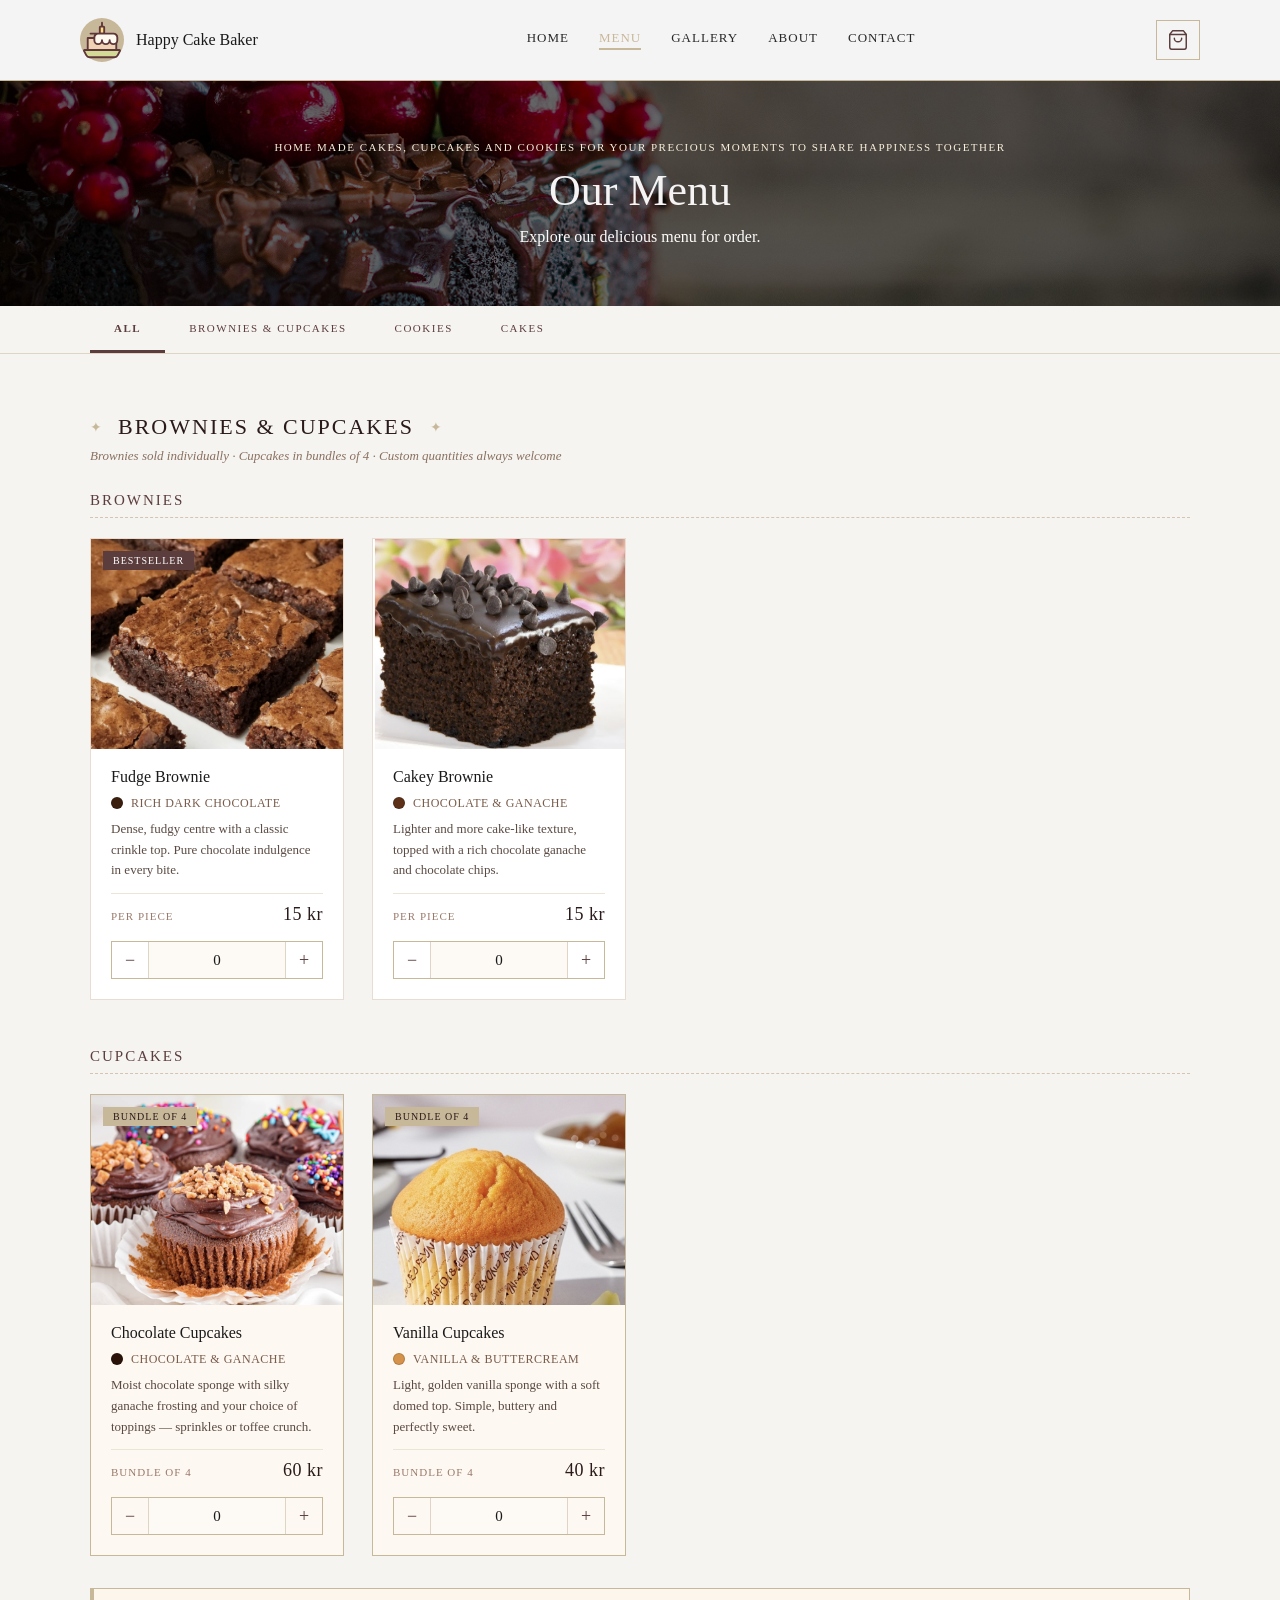
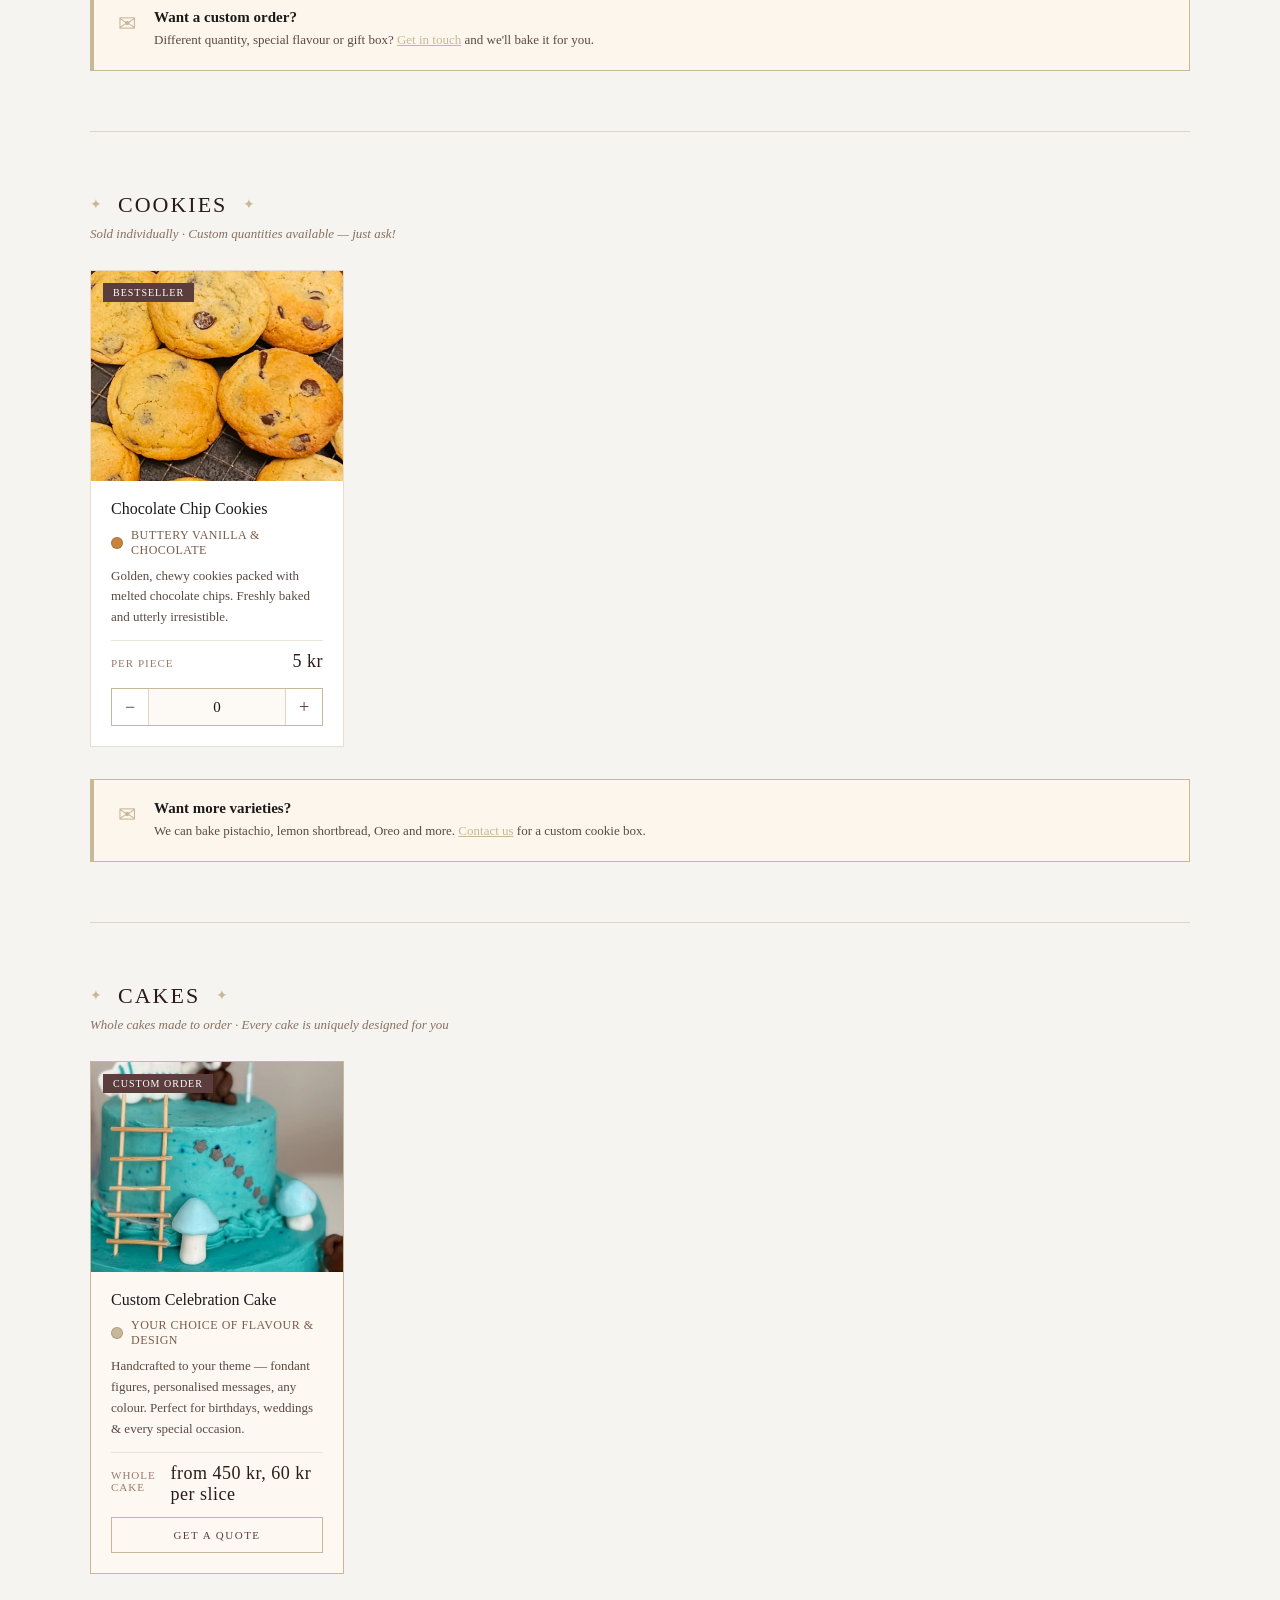
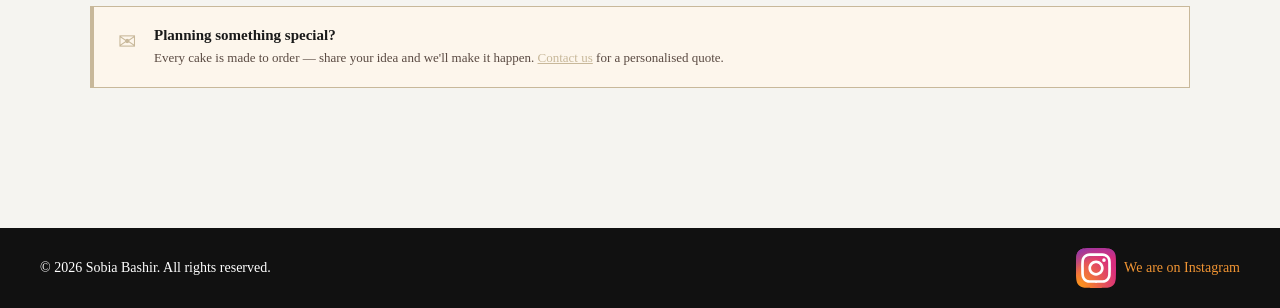
==== commit 38d24eb0: "added basket" ====
--- a/menu.html
+++ b/menu.html
@@ -5,7 +5,7 @@
   <meta name="viewport" content="width=device-width, initial-scale=1.0" />
   <title>Happy Cake Baker – Menu</title>
   <link rel="stylesheet" href="stylesheetBake.css" />
-  </head>
+</head>
 <body>
 
 <!-- ------ HEADER ------>
@@ -32,8 +32,45 @@
        <a href="index.html#about">About</a>
        <a href="index.html#contact">Contact</a>
     </nav>
-   </div>
+    <button class="cart-toggle-btn" id="cartToggleBtn" aria-label="Open cart">
+      <svg xmlns="http://www.w3.org/2000/svg" width="22" height="22" viewBox="0 0 24 24" fill="none" stroke="currentColor" stroke-width="1.6" stroke-linecap="round" stroke-linejoin="round">
+        <path d="M6 2L3 6v14a2 2 0 002 2h14a2 2 0 002-2V6l-3-4z"/>
+        <line x1="3" y1="6" x2="21" y2="6"/>
+        <path d="M16 10a4 4 0 01-8 0"/>
+      </svg>
+      <span class="cart-count" id="cartCount" style="display:none;">0</span>
+    </button>
+  </div>
 </header>
+
+<!-- cart drawer -->
+<div class="cart-overlay" id="cartOverlay"></div>
+<aside class="cart-drawer" id="cartDrawer">
+  <div class="cart-drawer-header">
+    <h2>Your Basket</h2>
+    <button class="cart-close-btn" id="cartCloseBtn">✕</button>
+  </div>
+  <div class="cart-items" id="cartItems">
+    <div class="cart-empty" id="cartEmpty">
+      <svg xmlns="http://www.w3.org/2000/svg" width="48" height="48" viewBox="0 0 24 24" fill="none" stroke="#c8b89a" stroke-width="1.2" stroke-linecap="round" stroke-linejoin="round">
+        <path d="M6 2L3 6v14a2 2 0 002 2h14a2 2 0 002-2V6l-3-4z"/>
+        <line x1="3" y1="6" x2="21" y2="6"/>
+        <path d="M16 10a4 4 0 01-8 0"/>
+      </svg>
+      <p>Your basket is empty</p>
+      <span>Add items from the menu below</span>
+    </div>
+  </div>
+  <div class="cart-footer" id="cartFooter" style="display:none;">
+    <div class="cart-total-row">
+      <span>Total</span>
+      <span class="cart-total-amount" id="cartTotalAmount">0 kr</span>
+    </div>
+    <p class="cart-note">This is an estimate. Final price confirmed on order.</p>
+    <a href="index.html#contact" class="cart-checkout-btn">Send Order Enquiry</a>
+    <button class="cart-clear-btn" id="cartClearBtn">Clear basket</button>
+  </div>
+</aside>
 
 <!----------- HERO --------->
 <section class="shop-hero">
@@ -71,11 +108,10 @@
       </div>
       <p class="section-note">Brownies sold individually · Cupcakes in bundles of 4 · Custom quantities always welcome</p>
 
-      <!--------- Brownies sub-heading --------------->
       <h2 class="sub-heading">Brownies</h2>
       <div class="product-grid">
 
-        <!--------- Fudge Brownie ------>
+        <!-- Fudge Brownie -->
         <div class="product-card">
           <div class="product-img-wrap">
             <img src="images/fudge.webp" alt="Fudge Brownie" class="product-img">
@@ -91,7 +127,11 @@
               <span class="product-qty">per piece</span>
               <span class="product-price">15 kr</span>
             </div>
-            <a href="index.html#contact" class="order-btn">Order Now</a>
+            <div class="cart-controls" data-name="Fudge Brownie" data-price="15" data-unit="per piece">
+              <button class="qty-btn qty-minus">−</button>
+              <span class="qty-display">0</span>
+              <button class="qty-btn qty-plus">+</button>
+            </div>
           </div>
         </div>
 
@@ -110,13 +150,16 @@
               <span class="product-qty">per piece</span>
               <span class="product-price">15 kr</span>
             </div>
-            <a href="index.html#contact" class="order-btn">Order Now</a>
+            <div class="cart-controls" data-name="Cakey Brownie" data-price="15" data-unit="per piece">
+              <button class="qty-btn qty-minus">−</button>
+              <span class="qty-display">0</span>
+              <button class="qty-btn qty-plus">+</button>
+            </div>
           </div>
         </div>
 
       </div><!-- end of brownie grid -->
 
-      <!-- Cupcakes sub-heading -->
       <h2 class="sub-heading" style="margin-top: 48px;">Cupcakes</h2>
       <div class="product-grid">
 
@@ -136,7 +179,11 @@
               <span class="product-qty">bundle of 4</span>
               <span class="product-price">60 kr</span>
             </div>
-            <a href="index.html#contact" class="order-btn">Order Now</a>
+            <div class="cart-controls" data-name="Chocolate Cupcakes" data-price="60" data-unit="bundle of 4">
+              <button class="qty-btn qty-minus">−</button>
+              <span class="qty-display">0</span>
+              <button class="qty-btn qty-plus">+</button>
+            </div>
           </div>
         </div>
 
@@ -156,7 +203,11 @@
               <span class="product-qty">bundle of 4</span>
               <span class="product-price">40 kr</span>
             </div>
-            <a href="index.html#contact" class="order-btn">Order Now</a>
+            <div class="cart-controls" data-name="Vanilla Cupcakes" data-price="40" data-unit="bundle of 4">
+              <button class="qty-btn qty-minus">−</button>
+              <span class="qty-display">0</span>
+              <button class="qty-btn qty-plus">+</button>
+            </div>
           </div>
         </div>
 
@@ -172,7 +223,7 @@
     </div><!-- end of treats-block -->
 
 
-    <!--------- COOKIES----------->
+    <!--------- COOKIES ----------->
     <div class="category-block cookie-block">
       <div class="section-label">
         <span class="section-label-icon">✦</span>
@@ -199,7 +250,11 @@
               <span class="product-qty">per piece</span>
               <span class="product-price">5 kr</span>
             </div>
-            <a href="index.html#contact" class="order-btn">Order Now</a>
+            <div class="cart-controls" data-name="Chocolate Chip Cookies" data-price="5" data-unit="per piece">
+              <button class="qty-btn qty-minus">−</button>
+              <span class="qty-display">0</span>
+              <button class="qty-btn qty-plus">+</button>
+            </div>
           </div>
         </div>
 
@@ -215,7 +270,7 @@
     </div><!-- end of cookie-block -->
 
 
-    <!---------------CAKES---------------->
+    <!--------------- CAKES --------------->
     <div class="category-block cake-block">
       <div class="section-label">
         <span class="section-label-icon">✦</span>
@@ -282,6 +337,134 @@
     </div>
   </div>
 </footer>
+<script>
+// to empty basket for the first time loading of website and start a new session. This way we can keep the cart data during the session but clear it when user comes back after closing the tab or browser.
+  if (!sessionStorage.getItem('hcb_session')) {
+  localStorage.removeItem('hcb_cart');
+  sessionStorage.setItem('hcb_session', '1');
+}
+  const cart = JSON.parse(localStorage.getItem('hcb_cart') || '{}');
+
+  const cartCountEl  = document.getElementById('cartCount');
+  const cartDrawer   = document.getElementById('cartDrawer');
+  const cartOverlay  = document.getElementById('cartOverlay');
+  const cartItemsEl  = document.getElementById('cartItems');
+  const cartEmptyEl  = document.getElementById('cartEmpty');
+  const cartFooterEl = document.getElementById('cartFooter');
+  const cartTotalEl  = document.getElementById('cartTotalAmount');
+
+  function saveCart() {
+    localStorage.setItem('hcb_cart', JSON.stringify(cart));
+  }
+
+  document.getElementById('cartToggleBtn').addEventListener('click', () => {
+    cartDrawer.classList.add('cart-drawer--open');
+    cartOverlay.classList.add('cart-overlay--visible');
+  });
+  function closeCart() {
+    cartDrawer.classList.remove('cart-drawer--open');
+    cartOverlay.classList.remove('cart-overlay--visible');
+  }
+  document.getElementById('cartCloseBtn').addEventListener('click', closeCart);
+  cartOverlay.addEventListener('click', closeCart);
+
+  document.getElementById('cartClearBtn').addEventListener('click', () => {
+    Object.keys(cart).forEach(k => {
+      cart[k].qty = 0;
+      const el = document.querySelector(`.cart-controls[data-name="${k}"] .qty-display`);
+      if (el) el.textContent = '0';
+      delete cart[k];
+    });
+    saveCart();
+    renderCart();
+  });
+
+  function renderCart() {
+    const keys = Object.keys(cart).filter(k => cart[k].qty > 0);
+    cartItemsEl.querySelectorAll('.cart-line').forEach(el => el.remove());
+    if (keys.length === 0) {
+      cartEmptyEl.style.display = 'flex';
+      cartFooterEl.style.display = 'none';
+      cartCountEl.style.display = 'none';
+      return;
+    }
+    cartEmptyEl.style.display = 'none';
+    cartFooterEl.style.display = 'block';
+    let total = 0;
+    keys.forEach(key => {
+      const item = cart[key];
+      const lineTotal = item.price * item.qty;
+      total += lineTotal;
+      const line = document.createElement('div');
+      line.className = 'cart-line';
+      line.innerHTML = `
+        <div class="cart-line-info">
+          <span class="cart-line-name">${item.name}</span>
+          <span class="cart-line-unit">${item.unit}</span>
+        </div>
+        <div class="cart-line-right">
+          <div class="cart-line-controls">
+           <button class="cart-qty-btn" data-key="${key}" data-action="minus">−</button>
+           <span class="cart-line-qty">${item.qty}</span>
+           <button class="cart-qty-btn" data-key="${key}" data-action="plus">+</button>
+          </div>
+          <span class="cart-line-price">${lineTotal} kr</span>
+        </div>`;
+        cartItemsEl.appendChild(line);
+         line.querySelectorAll('.cart-qty-btn').forEach(btn => {
+          btn.addEventListener('click', () => {
+          const k = btn.dataset.key;
+           if (btn.dataset.action === 'plus') {
+             cart[k].qty++;
+            } else {
+            cart[k].qty--;
+            if (cart[k].qty === 0) delete cart[k];
+         }
+    
+        const cardDisplay = document.querySelector(`.cart-controls[data-name="${k}"] .qty-display`);
+        if (cardDisplay) cardDisplay.textContent = cart[k] ? cart[k].qty : '0';
+         saveCart();
+        renderCart();
+        });
+       });
+      });
+    const totalItems = keys.reduce((s, k) => s + cart[k].qty, 0);
+    cartCountEl.textContent = totalItems;
+    cartCountEl.style.display = 'flex';
+    cartTotalEl.textContent = total + ' kr';
+  }
+
+  document.querySelectorAll('.cart-controls').forEach(controls => {
+    const name    = controls.dataset.name;
+    const price   = parseInt(controls.dataset.price, 10);
+    const unit    = controls.dataset.unit;
+    const display = controls.querySelector('.qty-display');
+
+    // Restore saved quantity on the card
+    if (cart[name] && cart[name].qty > 0) {
+      display.textContent = cart[name].qty;
+    }
+
+    controls.querySelector('.qty-plus').addEventListener('click', () => {
+      if (!cart[name]) cart[name] = { name, price, unit, qty: 0 };
+      cart[name].qty++;
+      display.textContent = cart[name].qty;
+      saveCart();
+      renderCart();
+    });
+    controls.querySelector('.qty-minus').addEventListener('click', () => {
+      if (!cart[name] || cart[name].qty === 0) return;
+      cart[name].qty--;
+      display.textContent = cart[name].qty;
+      if (cart[name].qty === 0) delete cart[name];
+      saveCart();
+      renderCart();
+    });
+  });
+
+  // Render on page load to restore cart state
+  renderCart();
+</script>
 
 </body>
 </html>
--- a/stylesheetBake.css
+++ b/stylesheetBake.css
@@ -1268,3 +1268,333 @@
     max-height: 280px;
   }
 }
+ 
+/* Cart icon button in header */
+.cart-toggle-btn {
+  position: relative;
+  background: none;
+  border: 1px solid #c8b89a;
+  padding: 8px 10px;
+  cursor: pointer;
+  color: #5c3d3d;
+  display: flex;
+  align-items: center;
+  gap: 6px;
+  transition: background-color 0.2s ease, color 0.2s ease;
+  flex-shrink: 0;
+}
+.cart-toggle-btn:hover {
+  background-color: #5c3d3d;
+  color: #ffffff;
+  border-color: #5c3d3d;
+}
+ 
+/* Red count badge on cart icon */
+.cart-count {
+  position: absolute;
+  top: -7px;
+  right: -7px;
+  background-color: #c8b89a;
+  color: #2a1a1a;
+  font-family: Georgia, serif;
+  font-size: 10px;
+  font-weight: bold;
+  width: 18px;
+  height: 18px;
+  border-radius: 50%;
+  align-items: center;
+  justify-content: center;
+  border: 2px solid #f5f4f0;
+  line-height: 1;
+}
+ 
+/* Overlay behind drawer */
+.cart-overlay {
+  display: none;
+  position: fixed;
+  inset: 0;
+  background: rgba(0,0,0,0.4);
+  z-index: 200;
+}
+.cart-overlay--visible {
+  display: block;
+}
+ 
+/* Slide-in drawer */
+.cart-drawer {
+  position: fixed;
+  top: 0;
+  right: 0;
+  width: 380px;
+  max-width: 95vw;
+  height: 100vh;
+  background-color: #fdf9f5;
+  border-left: 1px solid #e8ddd0;
+  z-index: 300;
+  transform: translateX(100%);
+  transition: transform 0.32s cubic-bezier(0.4, 0, 0.2, 1);
+  display: flex;
+  flex-direction: column;
+}
+.cart-drawer--open {
+  transform: translateX(0);
+}
+ 
+/* Drawer header */
+.cart-drawer-header {
+  display: flex;
+  align-items: center;
+  justify-content: space-between;
+  padding: 22px 24px;
+  border-bottom: 1px solid #e8ddd0;
+  background-color: #ffffff;
+}
+.cart-drawer-header h2 {
+  font-family: Georgia, serif;
+  font-size: 18px;
+  font-weight: normal;
+  color: #1a1a1a;
+  margin: 0;
+  letter-spacing: 0.5px;
+}
+.cart-close-btn {
+  background: none;
+  border: none;
+  font-size: 16px;
+  color: #5c3d3d;
+  cursor: pointer;
+  padding: 4px 8px;
+  transition: color 0.2s;
+}
+.cart-close-btn:hover {
+  color: #c8b89a;
+}
+ 
+/* Scrollable items area */
+.cart-items {
+  flex: 1;
+  overflow-y: auto;
+  padding: 16px 24px;
+}
+ 
+/* Empty state */
+.cart-empty {
+  display: flex;
+  flex-direction: column;
+  align-items: center;
+  justify-content: center;
+  gap: 12px;
+  height: 100%;
+  min-height: 200px;
+  text-align: center;
+  color: #9a7a6a;
+}
+.cart-empty p {
+  font-family: Georgia, serif;
+  font-size: 16px;
+  color: #5a4a42;
+  margin: 0;
+}
+.cart-empty span {
+  font-size: 13px;
+  color: #9a7a6a;
+}
+ 
+/* Cart line item */
+.cart-line {
+  display: flex;
+  align-items: center;
+  justify-content: space-between;
+  padding: 14px 0;
+  border-bottom: 1px solid #ede4d8;
+  gap: 12px;
+}
+.cart-line:last-child {
+  border-bottom: none;
+}
+.cart-line-info {
+  display: flex;
+  flex-direction: column;
+  gap: 3px;
+  flex: 1;
+}
+.cart-line-name {
+  font-family: Georgia, serif;
+  font-size: 14px;
+  color: #1a1a1a;
+}
+.cart-line-unit {
+  font-size: 11px;
+  color: #9a7a6a;
+  text-transform: uppercase;
+  letter-spacing: 0.5px;
+}
+.cart-line-right {
+  display: flex;
+  flex-direction: column;
+  align-items: flex-end;
+  gap: 2px;
+}
+.cart-line-qty {
+  font-size: 12px;
+  color: #9a7a6a;
+}
+.cart-line-price {
+  font-family: Georgia, serif;
+  font-size: 15px;
+  color: #2a1a1a;
+}
+ 
+/* Drawer footer */
+.cart-footer {
+  padding: 20px 24px;
+  border-top: 1px solid #e8ddd0;
+  background-color: #ffffff;
+}
+.cart-total-row {
+  display: flex;
+  justify-content: space-between;
+  align-items: baseline;
+  margin-bottom: 6px;
+}
+.cart-total-row span {
+  font-family: Georgia, serif;
+  font-size: 14px;
+  text-transform: uppercase;
+  letter-spacing: 1px;
+  color: #5a4a42;
+}
+.cart-total-amount {
+  font-size: 22px !important;
+  color: #1a1a1a !important;
+  letter-spacing: 0 !important;
+}
+.cart-note {
+  font-size: 11px;
+  color: #9a7a6a;
+  margin: 0 0 16px;
+  font-style: italic;
+}
+.cart-checkout-btn {
+  display: block;
+  text-align: center;
+  padding: 13px;
+  background-color: #5c3d3d;
+  color: #ffffff;
+  font-family: Georgia, serif;
+  font-size: 12px;
+  letter-spacing: 2px;
+  text-transform: uppercase;
+  text-decoration: none;
+  transition: background-color 0.25s ease;
+  margin-bottom: 10px;
+}
+.cart-checkout-btn:hover {
+  background-color: #c8b89a;
+  color: #1a1a1a;
+}
+.cart-clear-btn {
+  display: block;
+  width: 100%;
+  background: none;
+  border: none;
+  font-family: Georgia, serif;
+  font-size: 12px;
+  color: #9a7a6a;
+  cursor: pointer;
+  text-align: center;
+  padding: 6px;
+  letter-spacing: 1px;
+  text-transform: uppercase;
+  transition: color 0.2s;
+}
+.cart-clear-btn:hover {
+  color: #5c3d3d;
+}
+ 
+/* ── + / − quantity controls on product cards ── */
+.cart-controls {
+  display: flex;
+  align-items: center;
+  justify-content: center;
+  gap: 0;
+  margin-top: 8px;
+  border: 1px solid #c8b89a;
+}
+.qty-btn {
+  background: none;
+  border: none;
+  width: 36px;
+  height: 36px;
+  font-size: 18px;
+  color: #5c3d3d;
+  cursor: pointer;
+  font-family: Georgia, serif;
+  transition: background-color 0.2s ease, color 0.2s ease;
+  display: flex;
+  align-items: center;
+  justify-content: center;
+  flex-shrink: 0;
+}
+.qty-btn:hover {
+  background-color: #5c3d3d;
+  color: #ffffff;
+}
+.qty-display {
+  flex: 1;
+  text-align: center;
+  font-family: Georgia, serif;
+  font-size: 15px;
+  color: #1a1a1a;
+  min-width: 36px;
+  border-left: 1px solid #e0d5c5;
+  border-right: 1px solid #e0d5c5;
+  height: 36px;
+  display: flex;
+  align-items: center;
+  justify-content: center;
+  background-color: #fdf9f5;
+}
+ 
+/* Mobile tweaks for cart */
+@media (max-width: 768px) {
+  .cart-drawer {
+    width: 100vw;
+  }
+  .nav-container {
+    gap: 12px;
+  }
+}
+.cart-line-controls {
+  display: flex;
+  align-items: center;
+  gap: 8px;
+  margin-bottom: 4px;
+  justify-content: flex-end;
+}
+.cart-qty-btn {
+  background: none;
+  border: 1px solid #c8b89a;
+  color: #5c3d3d;
+  width: 24px;
+  height: 24px;
+  font-size: 14px;
+  cursor: pointer;
+  display: flex;
+  align-items: center;
+  justify-content: center;
+  font-family: Georgia, serif;
+  transition: background-color 0.2s, color 0.2s;
+}
+.cart-qty-btn:hover {
+  background-color: #5c3d3d;
+  color: #ffffff;
+}
+.cart-line-right {
+  display: flex;
+  flex-direction: column;
+  align-items: flex-end;
+  gap: 2px;
+}
+
+
